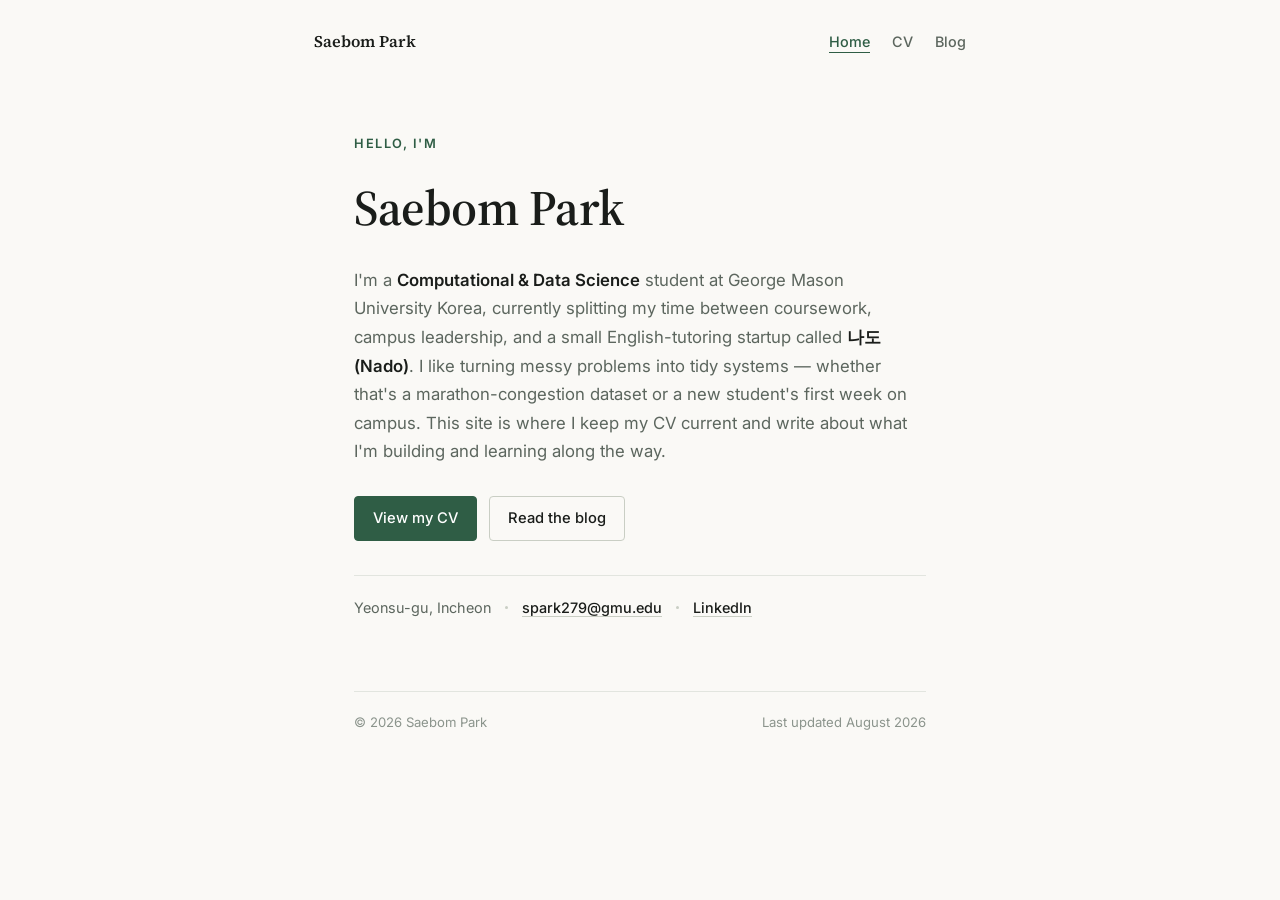
==== index.html @ c8ba6e71 "Add files via upload" ====
<!DOCTYPE html>
<html lang="en">
<head>
<meta charset="UTF-8">
<meta name="viewport" content="width=device-width, initial-scale=1.0">
<title>Saebom Park</title>
<meta name="description" content="Saebom Park — Computational and Data Science student at George Mason University Korea. CV and writing.">
<link rel="preconnect" href="https://fonts.googleapis.com">
<link rel="preconnect" href="https://fonts.gstatic.com" crossorigin>
<link href="https://fonts.googleapis.com/css2?family=Source+Serif+4:wght@400;600;700&family=Inter:ital,wght@0,400;0,500;0,600;1,400&display=swap" rel="stylesheet">
<link rel="stylesheet" href="style.css">
</head>
<body>

<nav class="nav">
  <a class="nav__brand" href="index.html">Saebom Park</a>
  <ul class="nav__links">
    <li><a href="index.html" aria-current="page">Home</a></li>
    <li><a href="cv.html">CV</a></li>
    <li><a href="blog.html">Blog</a></li>
  </ul>
</nav>

<main class="page page--narrow">

  <section class="hero">
    <p class="hero__eyebrow">Hello, I'm</p>
    <h1 class="hero__name">Saebom Park</h1>

    <p class="hero__bio">
      I'm a <strong>Computational &amp; Data Science</strong> student at George Mason University Korea,
      currently splitting my time between coursework, campus leadership, and a small
      English-tutoring startup called <strong>나도 (Nado)</strong>. I like turning messy problems
      into tidy systems — whether that's a marathon-congestion dataset or a new student's
      first week on campus. This site is where I keep my CV current and write about what
      I'm building and learning along the way.
    </p>

    <div class="hero__actions">
      <a class="button button--primary" href="cv.html">View my CV</a>
      <a class="button" href="blog.html">Read the blog</a>
    </div>

    <ul class="hero__meta">
      <li>Yeonsu-gu, Incheon</li>
      <li><a href="mailto:spark279@gmu.edu">spark279@gmu.edu</a></li>
      <li><a href="#" target="_blank" rel="noopener">LinkedIn</a></li>
    </ul>
  </section>

  <footer class="page__footer">
    <span>© 2026 Saebom Park</span>
    <span>Last updated August 2026</span>
  </footer>

</main>

</body>
</html>
---- style.css ----
/* ==========================================================================
   Saebom Park — CV / About page
   Design: warm-neutral paper ground, deep pine accent, serif display
   paired with a data-friendly sans for meta and body text.
   ========================================================================== */

:root {
  --bg: #faf9f6;
  --surface: #ffffff;
  --text: #1a1d1a;
  --text-muted: #5c665e;
  --text-faint: #8b948c;
  --accent: #2f5d45;
  --accent-soft: #e7eee9;
  --border: #e2e5df;
  --border-strong: #c9cec4;

  --font-display: "Source Serif 4", Georgia, "Times New Roman", serif;
  --font-body: "Inter", -apple-system, BlinkMacSystemFont, "Segoe UI", sans-serif;

  --content-width: 700px;
}

@media (prefers-color-scheme: dark) {
  :root:not([data-theme="light"]) {
    --bg: #141613;
    --surface: #1a1d19;
    --text: #ebeee9;
    --text-muted: #9aa59c;
    --text-faint: #6d766e;
    --accent: #7fbb9b;
    --accent-soft: #1e2721;
    --border: #2a2f28;
    --border-strong: #3a4137;
  }
}

:root[data-theme="dark"] {
  --bg: #141613;
  --surface: #1a1d19;
  --text: #ebeee9;
  --text-muted: #9aa59c;
  --text-faint: #6d766e;
  --accent: #7fbb9b;
  --accent-soft: #1e2721;
  --border: #2a2f28;
  --border-strong: #3a4137;
}

* {
  box-sizing: border-box;
}

html {
  -webkit-text-size-adjust: 100%;
}

body {
  margin: 0;
  background: var(--bg);
  color: var(--text);
  font-family: var(--font-body);
  font-size: 16px;
  line-height: 1.6;
  -webkit-font-smoothing: antialiased;
}

a {
  color: var(--accent);
  text-decoration-color: var(--border-strong);
  text-underline-offset: 3px;
}

a:hover,
a:focus-visible {
  text-decoration-color: var(--accent);
}

a:focus-visible,
button:focus-visible {
  outline: 2px solid var(--accent);
  outline-offset: 3px;
  border-radius: 2px;
}

::selection {
  background: var(--accent-soft);
  color: var(--accent);
}

.page {
  max-width: var(--content-width);
  margin: 0 auto;
  padding: 72px 24px 96px;
}

.page--narrow {
  --content-width: 620px;
}

/* ---------- Nav ---------- */

.nav {
  max-width: var(--content-width);
  margin: 0 auto;
  padding: 28px 24px 0;
  display: flex;
  align-items: center;
  justify-content: space-between;
  font-size: 0.9rem;
}

.nav__brand {
  font-family: var(--font-display);
  font-weight: 600;
  font-size: 1.02rem;
  color: var(--text);
  text-decoration: none;
}

.nav__brand:hover {
  text-decoration-color: var(--accent);
}

.nav__links {
  display: flex;
  gap: 22px;
  list-style: none;
  margin: 0;
  padding: 0;
}

.nav__links a {
  color: var(--text-muted);
  font-weight: 500;
  text-decoration: none;
}

.nav__links a:hover {
  color: var(--accent);
}

.nav__links a[aria-current="page"] {
  color: var(--accent);
  border-bottom: 1px solid var(--accent);
  padding-bottom: 2px;
}

@media (max-width: 560px) {
  .nav {
    padding: 24px 20px 0;
  }

  .nav__links {
    gap: 16px;
  }
}

/* ---------- Hero (landing page) ---------- */

.hero {
  padding-top: 8px;
  margin-bottom: 8px;
}

.hero__eyebrow {
  font-size: 0.8rem;
  font-weight: 600;
  letter-spacing: 0.12em;
  text-transform: uppercase;
  color: var(--accent);
  margin: 0 0 14px;
}

.hero__name {
  font-family: var(--font-display);
  font-weight: 600;
  font-size: clamp(2.3rem, 6vw, 3.1rem);
  letter-spacing: -0.01em;
  margin: 0 0 18px;
  text-wrap: balance;
}

.hero__bio {
  font-size: 1.05rem;
  line-height: 1.7;
  color: var(--text-muted);
  max-width: 56ch;
  margin: 0 0 30px;
}

.hero__bio strong {
  color: var(--text);
  font-weight: 600;
}

.hero__actions {
  display: flex;
  flex-wrap: wrap;
  gap: 12px;
  margin-bottom: 34px;
}

.button {
  display: inline-flex;
  align-items: center;
  gap: 6px;
  padding: 10px 18px;
  border-radius: 4px;
  font-size: 0.92rem;
  font-weight: 500;
  text-decoration: none;
  border: 1px solid var(--border-strong);
  color: var(--text);
}

.button:hover {
  border-color: var(--accent);
  color: var(--accent);
  text-decoration: none;
}

.button--primary {
  background: var(--accent);
  border-color: var(--accent);
  color: var(--surface);
}

.button--primary:hover {
  background: var(--accent);
  opacity: 0.9;
  color: var(--surface);
}

.hero__meta {
  display: flex;
  flex-wrap: wrap;
  gap: 6px 14px;
  font-size: 0.9rem;
  color: var(--text-muted);
  padding: 20px 0 0;
  margin: 0;
  list-style: none;
  border-top: 1px solid var(--border);
}

.hero__meta li {
  display: flex;
  align-items: center;
}

.hero__meta li:not(:last-child)::after {
  content: "";
  display: inline-block;
  width: 3px;
  height: 3px;
  border-radius: 50%;
  background: var(--border-strong);
  margin-left: 14px;
}

.hero__meta a {
  color: var(--text);
  font-weight: 500;
}

/* ---------- Blog list ---------- */

.blog-list {
  display: flex;
  flex-direction: column;
}

.post-card {
  display: block;
  padding: 22px 0;
  border-bottom: 1px solid var(--border);
  text-decoration: none;
  color: inherit;
}

.post-card:first-child {
  padding-top: 0;
}

.post-card__date {
  font-size: 0.8rem;
  color: var(--text-faint);
  font-variant-numeric: tabular-nums;
  margin-bottom: 6px;
}

.post-card__title {
  font-family: var(--font-display);
  font-weight: 600;
  font-size: 1.2rem;
  color: var(--text);
  margin: 0 0 6px;
}

.post-card:hover .post-card__title {
  color: var(--accent);
}

.post-card__excerpt {
  font-size: 0.95rem;
  color: var(--text-muted);
  max-width: 62ch;
  margin: 0 0 10px;
}

.post-card__tag {
  display: inline-block;
  font-size: 0.74rem;
  letter-spacing: 0.04em;
  color: var(--accent);
  background: var(--accent-soft);
  padding: 3px 9px;
  border-radius: 3px;
}

.blog-empty {
  color: var(--text-faint);
  font-size: 0.95rem;
  padding: 20px 0;
}

/* ---------- Post article ---------- */

.post-header {
  margin-bottom: 40px;
}

.post-header__back {
  display: inline-block;
  font-size: 0.88rem;
  color: var(--text-muted);
  text-decoration: none;
  margin-bottom: 22px;
}

.post-header__back:hover {
  color: var(--accent);
}

.post-header__meta {
  display: flex;
  align-items: center;
  gap: 12px;
  font-size: 0.85rem;
  color: var(--text-faint);
  margin-bottom: 12px;
  font-variant-numeric: tabular-nums;
}

.post-header__title {
  font-family: var(--font-display);
  font-weight: 600;
  font-size: clamp(1.9rem, 5vw, 2.4rem);
  letter-spacing: -0.01em;
  margin: 0;
  text-wrap: balance;
}

.post-content {
  font-size: 1.04rem;
  line-height: 1.75;
  color: var(--text);
}

.post-content p {
  margin: 0 0 22px;
  max-width: 66ch;
}

.post-content h2 {
  font-family: var(--font-display);
  font-size: 1.35rem;
  font-weight: 600;
  margin: 40px 0 16px;
}

.post-content h3 {
  font-family: var(--font-display);
  font-size: 1.12rem;
  font-weight: 600;
  margin: 32px 0 12px;
}

.post-content ul,
.post-content ol {
  margin: 0 0 22px;
  padding-left: 22px;
  max-width: 66ch;
  color: var(--text);
}

.post-content li {
  margin-bottom: 8px;
}

.post-content a {
  font-weight: 500;
}

.post-content code {
  font-family: "SFMono-Regular", Consolas, "Liberation Mono", Menlo, monospace;
  font-size: 0.9em;
  background: var(--accent-soft);
  color: var(--accent);
  padding: 2px 6px;
  border-radius: 3px;
}

.post-content blockquote {
  margin: 28px 0;
  padding: 4px 0 4px 20px;
  border-left: 2px solid var(--accent);
  color: var(--text-muted);
  font-style: italic;
}

/* ---------- Header ---------- */

.masthead {
  margin-bottom: 56px;
}

.masthead__name {
  font-family: var(--font-display);
  font-weight: 600;
  font-size: clamp(2.1rem, 5vw, 2.75rem);
  letter-spacing: -0.01em;
  margin: 0 0 6px;
  text-wrap: balance;
}

.masthead__role {
  font-family: var(--font-body);
  font-size: 1.02rem;
  color: var(--text-muted);
  margin: 0 0 20px;
}

.masthead__meta {
  display: flex;
  flex-wrap: wrap;
  gap: 6px 14px;
  font-size: 0.92rem;
  color: var(--text-muted);
  padding: 0;
  margin: 0;
  list-style: none;
  font-variant-numeric: tabular-nums;
}

.masthead__meta li {
  display: flex;
  align-items: center;
  gap: 14px;
}

.masthead__meta li:not(:last-child)::after {
  content: "";
  display: inline-block;
  width: 3px;
  height: 3px;
  border-radius: 50%;
  background: var(--border-strong);
  margin-left: 14px;
}

.masthead__meta a {
  color: var(--text);
  font-weight: 500;
}

/* ---------- Sections ---------- */

.section {
  margin-top: 48px;
}

.section__title {
  font-family: var(--font-body);
  font-size: 0.78rem;
  font-weight: 600;
  letter-spacing: 0.12em;
  text-transform: uppercase;
  color: var(--accent);
  margin: 0 0 20px;
  padding-bottom: 10px;
  border-bottom: 1px solid var(--border);
}

.entries {
  display: flex;
  flex-direction: column;
  gap: 26px;
}

.entry {
  display: grid;
  grid-template-columns: 130px 1fr;
  gap: 4px 24px;
}

.entry__date {
  font-size: 0.8rem;
  color: var(--text-faint);
  font-variant-numeric: tabular-nums;
  padding-top: 3px;
  white-space: nowrap;
}

.entry__body {
  min-width: 0;
}

.entry__heading {
  display: flex;
  flex-wrap: wrap;
  align-items: baseline;
  gap: 0 8px;
  margin-bottom: 3px;
}

.entry__role {
  font-family: var(--font-display);
  font-weight: 600;
  font-size: 1.04rem;
  color: var(--text);
}

.entry__org {
  font-size: 0.92rem;
  color: var(--text-muted);
  font-style: italic;
}

.entry__desc {
  margin: 4px 0 0;
  color: var(--text-muted);
  font-size: 0.95rem;
  max-width: 62ch;
}

.entry__tag {
  display: inline-block;
  margin-top: 8px;
  font-size: 0.74rem;
  letter-spacing: 0.04em;
  color: var(--accent);
  background: var(--accent-soft);
  padding: 3px 9px;
  border-radius: 3px;
}

/* ---------- Footer ---------- */

.page__footer {
  margin-top: 72px;
  padding-top: 20px;
  border-top: 1px solid var(--border);
  display: flex;
  justify-content: space-between;
  flex-wrap: wrap;
  gap: 8px;
  font-size: 0.82rem;
  color: var(--text-faint);
}

/* ---------- Responsive ---------- */

@media (max-width: 560px) {
  .page {
    padding: 48px 20px 72px;
  }

  .entry {
    grid-template-columns: 1fr;
    gap: 2px;
  }

  .entry__date {
    padding-top: 0;
    order: -1;
  }
}

/* ---------- Print ---------- */

@media print {
  body {
    background: #fff;
    color: #000;
  }

  .page {
    padding: 0.4in 0;
    max-width: none;
  }

  .section__title {
    color: #000;
  }
}

@media (prefers-reduced-motion: reduce) {
  * {
    animation: none !important;
    transition: none !important;
  }
}
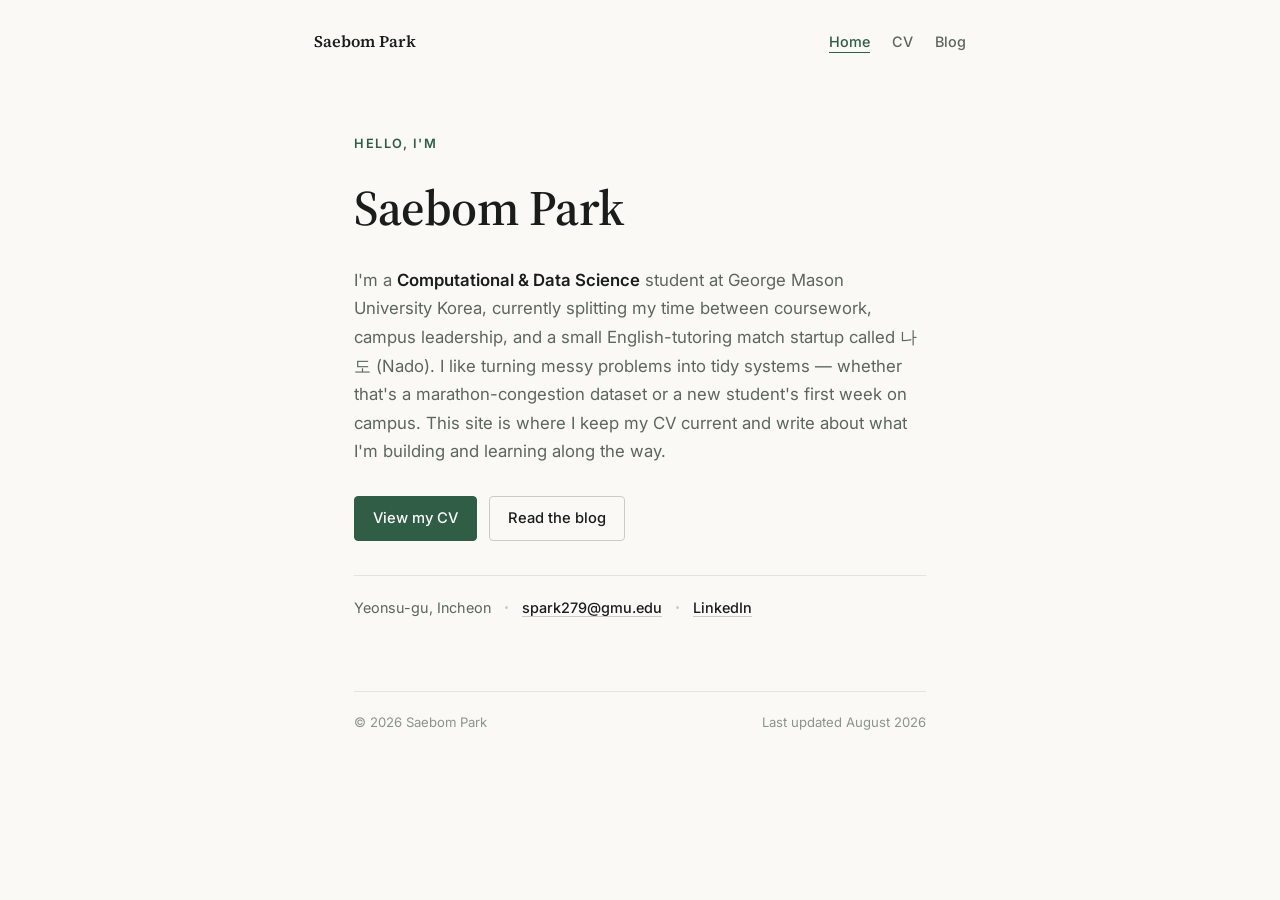
==== commit 02100e24: "Update description of tutoring startup in index.html" ====
--- a/index.html
+++ b/index.html
@@ -30,7 +30,7 @@
     <p class="hero__bio">
       I'm a <strong>Computational &amp; Data Science</strong> student at George Mason University Korea,
       currently splitting my time between coursework, campus leadership, and a small
-      English-tutoring startup called <strong>나도 (Nado)</strong>. I like turning messy problems
+      English-tutoring match startup called 나도 (Nado). I like turning messy problems
       into tidy systems — whether that's a marathon-congestion dataset or a new student's
       first week on campus. This site is where I keep my CV current and write about what
       I'm building and learning along the way.
@@ -44,7 +44,7 @@
     <ul class="hero__meta">
       <li>Yeonsu-gu, Incheon</li>
       <li><a href="mailto:spark279@gmu.edu">spark279@gmu.edu</a></li>
-      <li><a href="#" target="_blank" rel="noopener">LinkedIn</a></li>
+      <li><a href="www.linkedin.com/in/spring-park-4110b1355" target="_blank" rel="noopener">LinkedIn</a></li>
     </ul>
   </section>
 
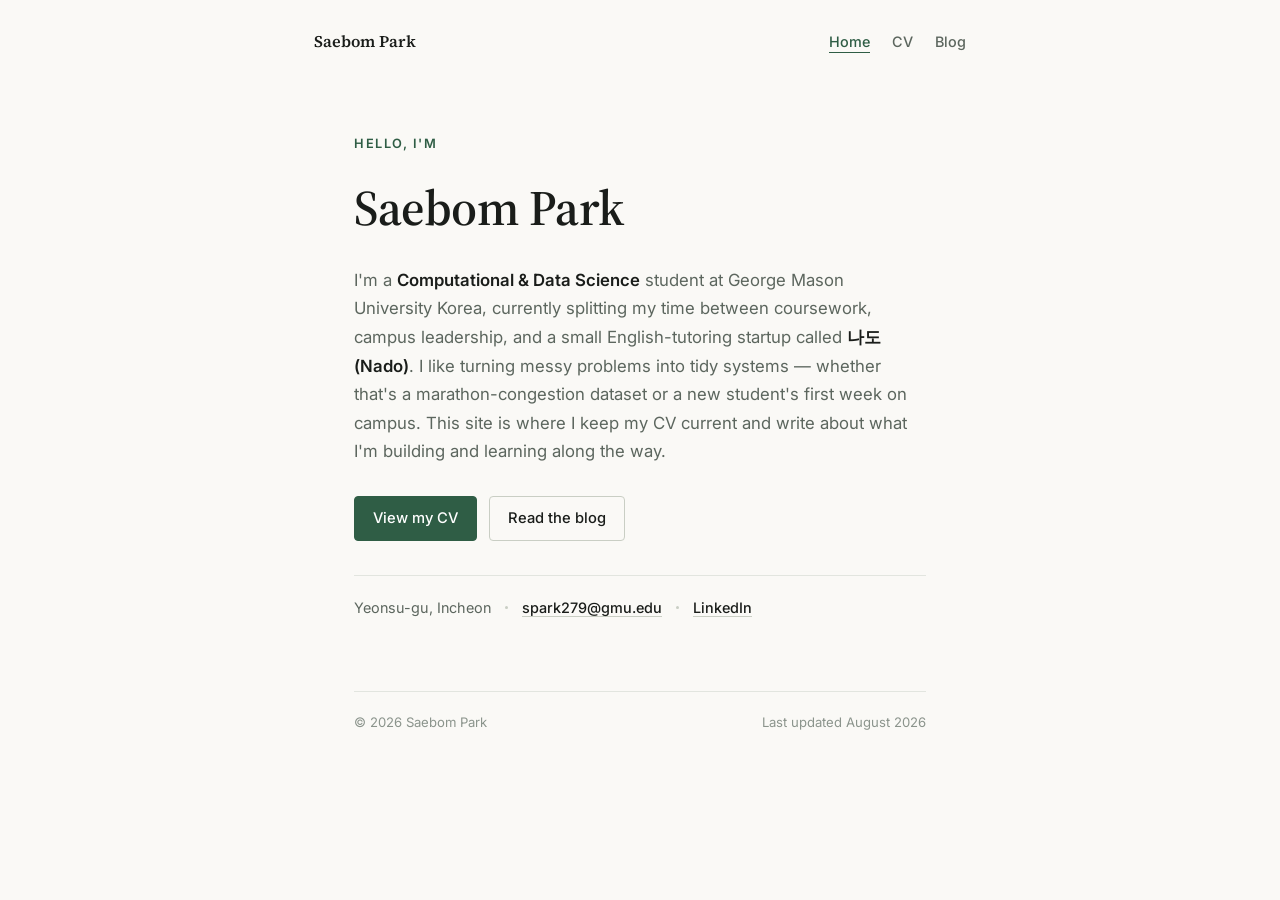
==== commit b440a719: "Update index.html" ====
--- a/index.html
+++ b/index.html
@@ -16,7 +16,7 @@
   <a class="nav__brand" href="index.html">Saebom Park</a>
   <ul class="nav__links">
     <li><a href="index.html" aria-current="page">Home</a></li>
-    <li><a href="cv.html">CV</a></li>
+    <li><a href="SAEBOM_PARK_CV.pdf">CV</a></li>
     <li><a href="blog.html">Blog</a></li>
   </ul>
 </nav>
@@ -30,21 +30,21 @@
     <p class="hero__bio">
       I'm a <strong>Computational &amp; Data Science</strong> student at George Mason University Korea,
       currently splitting my time between coursework, campus leadership, and a small
-      English-tutoring match startup called 나도 (Nado). I like turning messy problems
+      English-tutoring startup called <strong>나도 (Nado)</strong>. I like turning messy problems
       into tidy systems — whether that's a marathon-congestion dataset or a new student's
       first week on campus. This site is where I keep my CV current and write about what
       I'm building and learning along the way.
     </p>
 
     <div class="hero__actions">
-      <a class="button button--primary" href="cv.html">View my CV</a>
+      <a class="button button--primary" href="SAEBOM_PARK_CV.pdf">View my CV</a>
       <a class="button" href="blog.html">Read the blog</a>
     </div>
 
     <ul class="hero__meta">
       <li>Yeonsu-gu, Incheon</li>
       <li><a href="mailto:spark279@gmu.edu">spark279@gmu.edu</a></li>
-      <li><a href="www.linkedin.com/in/spring-park-4110b1355" target="_blank" rel="noopener">LinkedIn</a></li>
+      <li><a href="#" target="_blank" rel="noopener">LinkedIn</a></li>
     </ul>
   </section>
 
